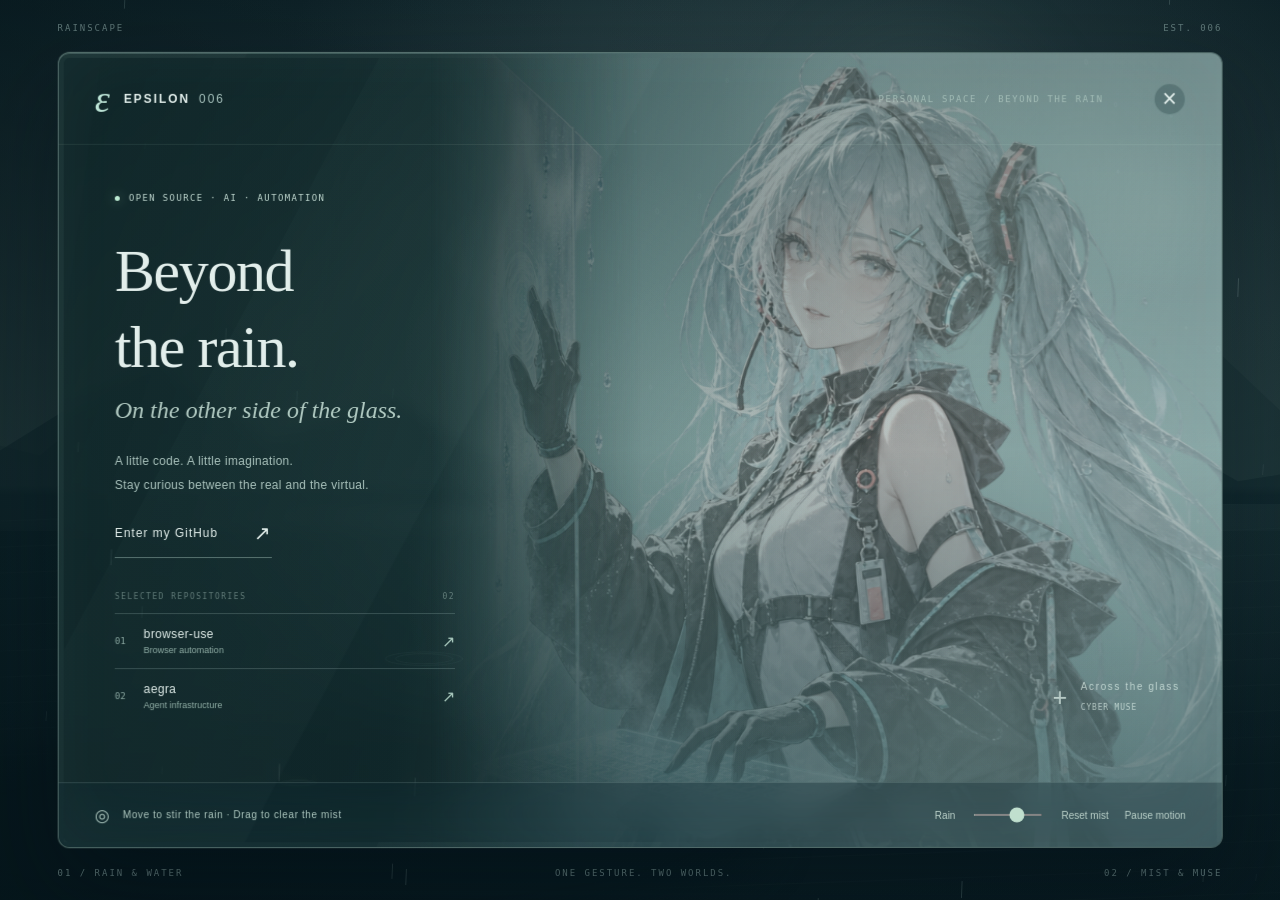
==== index.html @ a5164f07 "feat: add interactive profile entrance" ====
<!doctype html>
<html lang="en">
<head>
  <meta charset="utf-8"><meta name="viewport" content="width=device-width, initial-scale=1, viewport-fit=cover">
  <meta name="theme-color" content="#0c2024"><meta name="description" content="An interactive personal space by Epsilon006. Reach through rain and mist to the other side of the glass.">
  <title>Epsilon006 · Beyond the Rain</title>
  <link rel="icon" href="./favicon.svg" type="image/svg+xml"><link rel="stylesheet" href="./styles.css">
</head>
<body>
  <div class="landscape" aria-hidden="true"><div class="moon"></div><div class="mountain mountain-back"></div><div class="mountain mountain-front"></div><div class="water"></div><div class="shore"></div></div>
  <canvas id="weather" aria-hidden="true"></canvas>
  <div class="outer-label" aria-hidden="true"><span>RAINSCAPE</span><span>EST. 006</span></div>
  <main id="glass" class="glass" aria-label="Epsilon006 interactive glass homepage">
    <div class="art" aria-hidden="true"><img src="./assets/cyber-muse.png" alt=""><div class="art-shade"></div></div>
    <canvas id="pane-rain" aria-hidden="true"></canvas><canvas id="mist" aria-hidden="true"></canvas>
    <div class="scene-touch" aria-hidden="true"></div><div class="reflection" aria-hidden="true"></div>
    <header class="header">
      <a class="identity" data-enter-profile href="https://github.com/Epsilon006"><span class="mark">ε</span><span>EPSILON<span class="identity-number">006</span></span></a>
      <span class="edition">PERSONAL SPACE / BEYOND THE RAIN</span>
      <button id="close" class="icon-button" aria-label="Enter the GitHub profile" title="Enter GitHub · Esc">×</button>
    </header>
    <div class="content">
      <div class="eyebrow"><span class="status-dot"></span> OPEN SOURCE · AI · AUTOMATION</div>
      <h1>Beyond<span>the rain.</span></h1>
      <p class="english-title">On the other side of the glass.</p>
      <p class="description">A little code. A little imagination.<br>Stay curious between the real and the virtual.</p>
      <a class="profile-link" data-enter-profile href="https://github.com/Epsilon006">Enter my GitHub <span>↗</span></a>
      <nav class="projects" aria-label="Selected repositories">
        <p class="section-label">SELECTED REPOSITORIES <span>02</span></p>
        <a href="https://github.com/Epsilon006/browser-use" target="_blank" rel="noreferrer"><span class="project-index">01</span><span><strong>browser-use</strong><small>Browser automation</small></span><span class="arrow">↗</span></a>
        <a href="https://github.com/Epsilon006/aegra" target="_blank" rel="noreferrer"><span class="project-index">02</span><span><strong>aegra</strong><small>Agent infrastructure</small></span><span class="arrow">↗</span></a>
      </nav>
    </div>
    <div class="character-note" aria-hidden="true"><span class="tiny-cross">+</span><span>Across the glass<br><b>CYBER MUSE</b></span></div>
    <footer class="toolbar">
      <span class="hint"><span class="touch-symbol">◎</span> Move to stir the rain · Drag to clear the mist</span>
      <div class="controls"><label for="rain">Rain</label><input id="rain" type="range" min="0" max="100" value="65" aria-label="Rain"><button id="reset" title="Let the mist settle again">Reset mist</button><button id="pause" aria-pressed="false">Pause motion</button></div>
    </footer>
  </main>
  <div id="rest" class="rest" hidden><span class="rest-overline">ENTERING GITHUB</span><p>The glass gives way.</p><a id="continue-profile" href="https://github.com/Epsilon006">Continue now <span>↗</span></a></div>
  <div class="outside-footer" aria-hidden="true"><span>01 / RAIN & WATER</span><span class="footer-center">ONE GESTURE. TWO WORLDS.</span><span>02 / MIST & MUSE</span></div>
  <div class="sr-only" role="status" id="announcement"></div>
  <script src="./app.js"></script>
</body>
</html>
---- styles.css ----
:root{color-scheme:dark;--ink:#e2eeeb;--muted:#9fb8b8;--line:rgba(208,244,236,.18);--accent:#a3dfcc;--mx:0px;--my:0px;font-family:"Segoe UI","Microsoft YaHei",sans-serif;background:#0c2024;color:var(--ink)}
*{box-sizing:border-box}body{margin:0;min-height:100svh;padding:52px clamp(20px,4.5vw,76px);display:grid;place-items:center;overflow-x:hidden}button,a,input{-webkit-tap-highlight-color:transparent}a{color:inherit;text-decoration:none}button,input{font:inherit}button{cursor:pointer;color:inherit}button:focus-visible,a:focus-visible,input:focus-visible{outline:2px solid #c3f8e3;outline-offset:6px}button{border:0}button:disabled{cursor:default}.landscape{position:fixed;inset:0;overflow:hidden;background:radial-gradient(ellipse at 68% 15%,#74918f55,transparent 48%),linear-gradient(#142a30,#385655 54%,#102c31 55%,#091c22)}.landscape:after{content:"";position:absolute;inset:0;background:linear-gradient(90deg,#04141966,transparent 45%,#081b2233),radial-gradient(ellipse at 50% 45%,transparent 30%,#03131888)}.moon{position:absolute;left:69%;top:12%;width:85px;aspect-ratio:1;border-radius:50%;background:#cee5d366;filter:blur(9px);box-shadow:0 0 110px 60px #a2c7b324}.mountain{position:absolute;width:120%;height:35%;left:-10%;top:24%;background:#223f42;clip-path:polygon(0 86%,6% 70%,11% 76%,22% 30%,28% 48%,36% 4%,42% 42%,49% 30%,58% 73%,66% 36%,74% 57%,82% 17%,92% 63%,100% 41%,100% 100%,0 100%);filter:blur(3px)}.mountain-back{opacity:.45;transform:translateX(calc(var(--mx) * -.3))}.mountain-front{top:36%;height:23%;background:#173237;transform:scaleX(-1) translateX(calc(var(--mx) * .5));opacity:.6}.water{position:absolute;inset:56% 0 0;background:repeating-linear-gradient(178deg,transparent 0 16px,#a9d8c608 17px,transparent 18px 26px),radial-gradient(ellipse at 68% 0,#9abcb333,transparent 56%)}.shore{position:absolute;bottom:-5%;left:-10%;width:70%;height:25%;border-radius:50%;background:#06191f;filter:blur(20px)}#weather{position:fixed;inset:0;width:100%;height:100%;pointer-events:none;z-index:1}.outer-label,.outside-footer{position:absolute;left:4.5vw;right:4.5vw;display:flex;justify-content:space-between;font:9px/1.5 Consolas,monospace;letter-spacing:.22em;color:#a3c1be88}.outer-label{top:22px}.outside-footer{bottom:20px}.glass{position:relative;isolation:isolate;z-index:2;width:min(1320px,100%);min-height:680px;height:min(820px,calc(100svh - 104px));border:1px solid #d5f7ea55;border-radius:12px;overflow:hidden;background:linear-gradient(110deg,#11282adb,#1c39394d);box-shadow:0 35px 90px #020d1566,inset 0 0 0 5px #c5e8da08,inset 0 1px 0 #d9fff333;backdrop-filter:blur(7px);transition:opacity .65s,transform .85s cubic-bezier(.2,.7,.2,1),filter .65s;transform:perspective(1800px) rotateY(var(--ry,0deg)) rotateX(var(--rx,0deg))}.glass.closed{opacity:0;transform:perspective(1800px) translateY(70px) rotateX(8deg) scale(.93);filter:blur(12px);pointer-events:none}.art{position:absolute;inset:0 0 0 32%;z-index:-3;overflow:hidden;mask-image:linear-gradient(90deg,transparent,#000 27%);background:#759394}.art img{position:absolute;right:-3%;top:-7%;height:125%;width:100%;object-fit:cover;object-position:50% 24%;filter:saturate(.56) brightness(.8) contrast(.92);transform:translate(calc(var(--mx) * -.6),calc(var(--my) * -.5)) scale(1.035);will-change:transform}.art-shade{position:absolute;inset:0;background:linear-gradient(0deg,#092b32c9,transparent 50%,#0a222655),linear-gradient(90deg,#193a3b77,transparent 55%)}#mist{position:absolute;inset:0;width:100%;height:100%;z-index:-1;pointer-events:none}.reflection{position:absolute;inset:0;z-index:4;pointer-events:none;border:5px solid #d7f8e806;border-radius:inherit;background:linear-gradient(118deg,transparent 20%,#c6f4de05 20.1%,#e7fff505 38%,transparent 38.2%);box-shadow:inset 0 0 70px #d0fff008}.header{height:92px;padding:0 36px;display:flex;align-items:center;gap:24px;border-bottom:1px solid #d7f4e313;position:relative;z-index:5}.identity{display:flex;align-items:center;gap:12px;font-size:12px;letter-spacing:.16em;font-weight:600}.mark{font:italic 38px Georgia,serif;color:#bde5d7}.identity-number{color:#a6c1bc;margin-left:9px;font-weight:400}.edition{font:9px Consolas,monospace;letter-spacing:.18em;color:#c3dad099;margin-left:auto}.icon-button{display:grid;place-items:center;width:32px;height:32px;margin-left:26px;border:1px solid var(--line);border-radius:50%;background:#142d3144;font:25px/1 sans-serif}.icon-button:hover{background:#d4eee522}.content{position:relative;width:47%;max-width:550px;padding:48px 0 84px 56px}.eyebrow{font:9px Consolas,monospace;letter-spacing:.15em;color:#bdd5cd;display:flex;align-items:center;gap:9px}.status-dot{width:5px;height:5px;border-radius:50%;background:#bdebd3;box-shadow:0 0 12px #bdebd366}h1{font-family:"Noto Serif SC","Songti SC","SimSun",serif;font-weight:400;font-size:clamp(46px,4.7vw,72px);line-height:1.27;letter-spacing:.035em;margin:30px 0 5px}h1 span{display:block}.english-title{font:italic 24px/1.4 Georgia,serif;color:#b0c9c1;margin:8px 0 22px}.description{font-size:12px;color:#a8c1bb;line-height:2;letter-spacing:.09em;margin:0 0 24px}.profile-link{display:inline-flex;gap:36px;align-items:center;font-size:12px;letter-spacing:.08em;border-bottom:1px solid #aecfc46b;padding:0 0 12px}.profile-link:hover{color:#c9ffe5}.profile-link span{font-size:20px}.projects{max-width:340px;margin-top:34px}.section-label{display:flex;justify-content:space-between;font:8px Consolas,monospace;letter-spacing:.18em;color:#a9c5bd80;margin:0 0 12px}.projects a{display:flex;align-items:center;gap:18px;border-top:1px solid var(--line);padding:13px 0;transition:padding .2s,background .2s}.projects a:hover{padding-left:8px;background:#ccf9e307}.project-index{font:9px Consolas,monospace;color:#88a59f}.projects strong{display:block;font-size:12px;font-weight:500;letter-spacing:.03em}.projects small{display:block;font-size:9px;color:#8eaca4;margin-top:4px}.arrow{margin-left:auto;color:#a7c7bc;font-size:16px}.character-note{position:absolute;right:42px;bottom:125px;display:flex;align-items:center;gap:12px;color:#e5f7f0b3;font-size:10px;line-height:2;letter-spacing:.16em}.character-note b{font:8px Consolas,monospace;letter-spacing:.1em}.tiny-cross{font-size:25px;font-weight:200}.toolbar{position:absolute;bottom:0;left:0;right:0;height:65px;border-top:1px solid #c8e6de26;background:#0a252d52;backdrop-filter:blur(15px);display:flex;align-items:center;justify-content:space-between;gap:18px;padding:0 36px;z-index:5}.hint{font-size:10px;color:#aac5bd;letter-spacing:.06em;white-space:nowrap}.touch-symbol{font-size:17px;vertical-align:middle;margin-right:9px}.controls{display:flex;align-items:center;gap:16px;font-size:10px;color:#bbd1c9}.controls button{padding:7px 0;background:none;white-space:nowrap}.controls button:hover{color:white}.controls label{white-space:nowrap}input[type=range]{width:70px;height:2px;accent-color:#c0dfce;cursor:pointer}.rest{position:absolute;z-index:3;text-align:center}.rest-overline{font:9px Consolas,monospace;letter-spacing:.24em;color:#bbd2c5}.rest p{font:32px/1.5 "SimSun",serif;letter-spacing:.18em;margin:20px 0 34px}.rest button{background:#cbe5d50d;border:1px solid #cbe5d544;border-radius:30px;padding:13px 24px;font-size:12px;backdrop-filter:blur(12px)}.rest button span{margin-left:20px}.sr-only{position:absolute;width:1px;height:1px;overflow:hidden;clip-path:inset(50%)}[hidden]{display:none!important}
@media(min-width:1500px){.content{padding-top:65px}.projects{margin-top:40px}h1{font-size:76px}}
@media(max-height:850px) and (min-width:761px){.glass{min-height:650px}.content{padding-top:30px}h1{margin-top:22px;font-size:58px}.english-title{margin-bottom:16px}.description{margin-bottom:18px}.projects{margin-top:22px}.header{height:76px}.projects a{padding:10px 0}}
@media(max-width:1000px){.content{padding-left:34px;width:50%}.header{padding-inline:26px}.toolbar{padding-inline:26px}.hint{font-size:9px}.controls{gap:10px}.art{left:27%}.edition{display:none}}
@media(max-width:760px){body{padding:28px 12px 38px;display:block}.outer-label{display:none}.glass{min-height:840px;height:auto;border-radius:9px}.header{height:72px;padding:0 22px}.icon-button{margin-left:auto}.content{width:100%;padding:305px 25px 145px;max-width:none}.art{inset:30px 0 auto 0;height:540px;mask-image:linear-gradient(0deg,transparent,#000 35%);opacity:.84}.art img{height:130%;width:100%;right:0;top:-10%;object-position:50% 20%}.art-shade{background:linear-gradient(0deg,#102e31,transparent 85%)}h1{font-size:48px;line-height:1.2;margin-top:20px}h1 span{display:inline}.english-title{font-size:21px;margin:8px 0 16px}.description{font-size:11px;line-height:1.9}.eyebrow{font-size:8px;letter-spacing:.1em}.projects{max-width:none;margin-top:28px}.projects a{padding:14px 0}.character-note{top:285px;bottom:auto;right:22px;font-size:9px}.toolbar{height:108px;flex-direction:column;justify-content:center;align-items:flex-start;gap:14px;padding:0 25px}.controls{width:100%;justify-content:space-between}.hint{font-size:9px}.outside-footer{position:relative;left:0;right:0;bottom:auto;margin:18px 8px -18px;font-size:7px}.footer-center{display:none}.rest{position:fixed;top:42%;left:0;right:0}.rest p{font-size:25px}body.is-closed{min-height:100svh}.is-closed .glass{height:calc(100svh - 80px);min-height:0}.is-closed .outside-footer{position:fixed;bottom:18px;left:16px;right:16px}}
@media(prefers-reduced-motion:reduce){*,*:before,*:after{transition:none!important}.glass{transform:none!important}.art img{transform:none!important}}
/* Keep the complete profile above the controls on short laptop screens. */
.glass{user-select:none}.content,.header,.toolbar{z-index:3}.art img{top:0;height:115%;object-position:50% 0}.scene-touch{position:absolute;z-index:2;top:92px;bottom:65px;right:0;width:50%;touch-action:none;cursor:crosshair}.outside-footer{position:fixed}
@media(max-height:850px) and (min-width:761px){h1{font-size:52px;line-height:1.18;margin-top:20px}.english-title{font-size:22px;margin-bottom:14px}.description{margin-bottom:16px}.projects{margin-top:20px}.scene-touch{top:76px}}
@media(max-width:760px){.art img{height:130%;top:-10%;object-position:50% 20%}.scene-touch{top:72px;bottom:auto;height:245px;width:100%}.outside-footer{position:relative}.content{pointer-events:none}.content a{pointer-events:auto}.content .projects{pointer-events:auto}}
@media(max-height:850px) and (min-width:761px){body{padding-block:40px}.glass{min-height:630px;height:calc(100svh - 80px)}.outer-label{top:14px}.outside-footer{bottom:10px}}
@media(max-width:760px){#mist{mask-image:linear-gradient(0deg,transparent 38%,#000 70%)}.glass{transform:none}.hint{white-space:normal}}
#pane-rain{position:absolute;inset:0;width:100%;height:100%;z-index:0;pointer-events:none;opacity:.75;mask-image:linear-gradient(90deg,#000, #0009 38%,transparent 69%)}
@media(max-width:760px){#pane-rain{mask-image:linear-gradient(0deg,transparent 30%,#0007 75%)}}

/* English typography and mobile headline wrapping. */
h1,.rest p{font-family:Georgia,"Times New Roman",serif;letter-spacing:-.025em}.description{letter-spacing:.025em}.rest p{letter-spacing:.01em}
@media(max-width:760px){h1 span{display:block}.hint{font-size:8px;letter-spacing:0}.controls{gap:10px;font-size:9px}.controls input[type=range]{width:55px}.english-title{font-size:19px}}

/* The closed pane becomes a doorway to the original GitHub profile. */
.rest a{display:inline-flex;align-items:center;background:#cbe5d50d;border:1px solid #cbe5d544;border-radius:30px;padding:13px 24px;font-size:12px;backdrop-filter:blur(12px)}
.rest a:hover{background:#cbe5d51d}.rest a span{margin-left:20px}
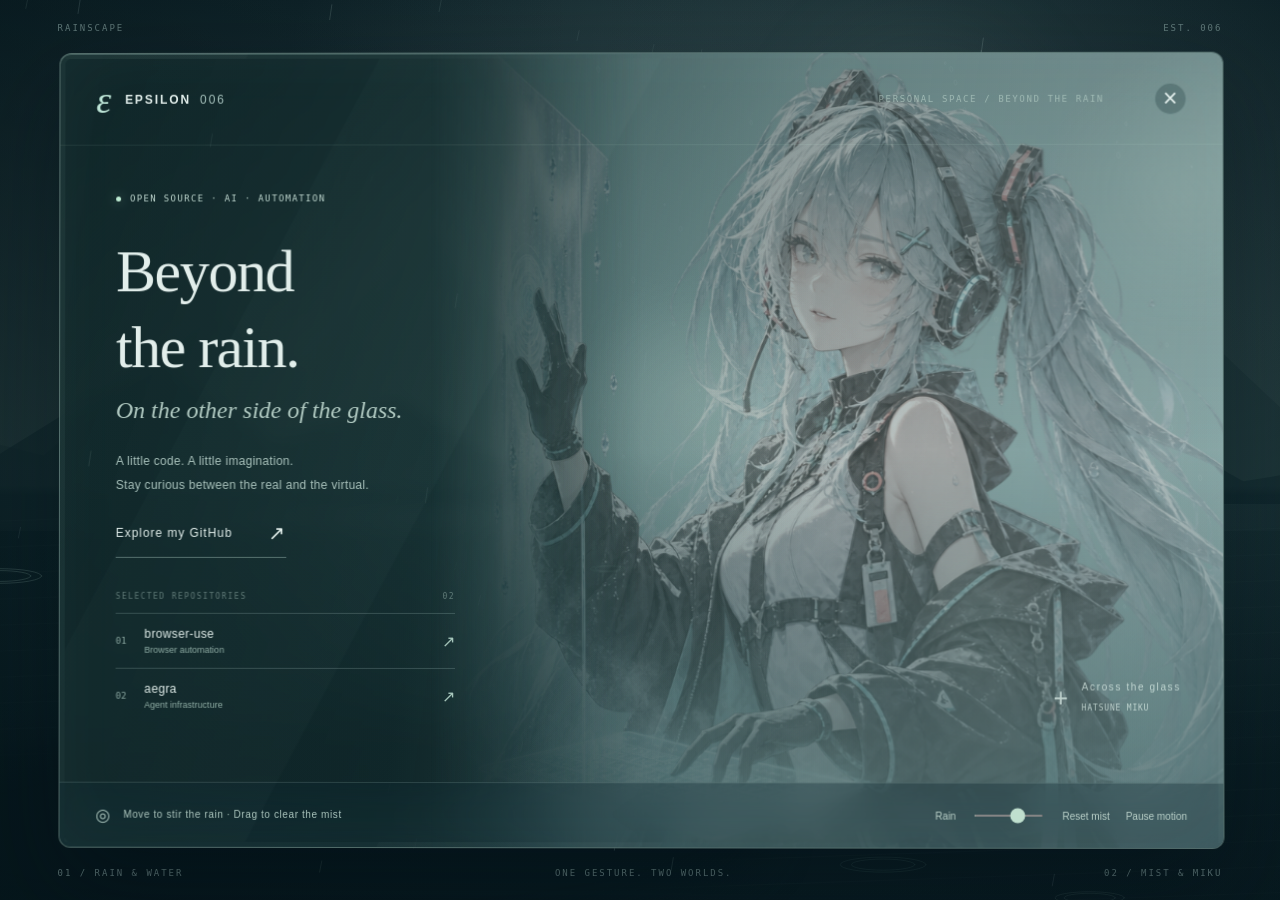
==== commit 765a4f79: "Restore glass controls and link the personal space to GitHub" ====
--- a/index.html
+++ b/index.html
@@ -4,6 +4,7 @@
   <meta charset="utf-8"><meta name="viewport" content="width=device-width, initial-scale=1, viewport-fit=cover">
   <meta name="theme-color" content="#0c2024"><meta name="description" content="An interactive personal space by Epsilon006. Reach through rain and mist to the other side of the glass.">
   <title>Epsilon006 · Beyond the Rain</title>
+  <link rel="canonical" href="https://epsilon006.github.io/">
   <link rel="icon" href="./favicon.svg" type="image/svg+xml"><link rel="stylesheet" href="./styles.css">
 </head>
 <body>
@@ -15,33 +16,33 @@
     <canvas id="pane-rain" aria-hidden="true"></canvas><canvas id="mist" aria-hidden="true"></canvas>
     <div class="scene-touch" aria-hidden="true"></div><div class="reflection" aria-hidden="true"></div>
     <header class="header">
-      <a class="identity" data-enter-profile href="https://github.com/Epsilon006"><span class="mark">ε</span><span>EPSILON<span class="identity-number">006</span></span></a>
+      <a class="identity" href="https://github.com/Epsilon006"><span class="mark">ε</span><span>EPSILON<span class="identity-number">006</span></span></a>
       <span class="edition">PERSONAL SPACE / BEYOND THE RAIN</span>
-      <button id="close" class="icon-button" aria-label="Enter the GitHub profile" title="Enter GitHub · Esc">×</button>
+      <button id="close" class="icon-button" aria-label="Close the glass homepage" title="Close the glass · Esc">×</button>
     </header>
     <div class="content">
       <div class="eyebrow"><span class="status-dot"></span> OPEN SOURCE · AI · AUTOMATION</div>
       <h1>Beyond<span>the rain.</span></h1>
       <p class="english-title">On the other side of the glass.</p>
       <p class="description">A little code. A little imagination.<br>Stay curious between the real and the virtual.</p>
-      <a class="profile-link" data-enter-profile href="https://github.com/Epsilon006">Enter my GitHub <span>↗</span></a>
+      <a class="profile-link" href="https://github.com/Epsilon006">Explore my GitHub <span>↗</span></a>
       <nav class="projects" aria-label="Selected repositories">
         <p class="section-label">SELECTED REPOSITORIES <span>02</span></p>
         <a href="https://github.com/Epsilon006/browser-use" target="_blank" rel="noreferrer"><span class="project-index">01</span><span><strong>browser-use</strong><small>Browser automation</small></span><span class="arrow">↗</span></a>
         <a href="https://github.com/Epsilon006/aegra" target="_blank" rel="noreferrer"><span class="project-index">02</span><span><strong>aegra</strong><small>Agent infrastructure</small></span><span class="arrow">↗</span></a>
       </nav>
     </div>
-    <div class="character-note" aria-hidden="true"><span class="tiny-cross">+</span><span>Across the glass<br><b>CYBER MUSE</b></span></div>
+    <div class="character-note" aria-hidden="true"><span class="tiny-cross">+</span><span>Across the glass<br><b>HATSUNE MIKU</b></span></div>
     <footer class="toolbar">
       <span class="hint"><span class="touch-symbol">◎</span> Move to stir the rain · Drag to clear the mist</span>
       <div class="controls"><label for="rain">Rain</label><input id="rain" type="range" min="0" max="100" value="65" aria-label="Rain"><button id="reset" title="Let the mist settle again">Reset mist</button><button id="pause" aria-pressed="false">Pause motion</button></div>
     </footer>
   </main>
-  <div id="rest" class="rest" hidden><span class="rest-overline">ENTERING GITHUB</span><p>The glass gives way.</p><a id="continue-profile" href="https://github.com/Epsilon006">Continue now <span>↗</span></a></div>
-  <div class="outside-footer" aria-hidden="true"><span>01 / RAIN & WATER</span><span class="footer-center">ONE GESTURE. TWO WORLDS.</span><span>02 / MIST & MUSE</span></div>
+  <div id="rest" class="rest" hidden><span class="rest-overline">ONLY THE RAIN REMAINS</span><p>Let the world fall quiet.</p><button id="reopen">Reopen the glass <span>↗</span></button></div>
+  <div class="outside-footer" aria-hidden="true"><span>01 / RAIN & WATER</span><span class="footer-center">ONE GESTURE. TWO WORLDS.</span><span>02 / MIST & MIKU</span></div>
   <div class="sr-only" role="status" id="announcement"></div>
   <script src="./app.js"></script>
 </body>
 </html>
-
-
+
+
--- a/styles.css
+++ b/styles.css
@@ -8,16 +8,12 @@
 /* Keep the complete profile above the controls on short laptop screens. */
 .glass{user-select:none}.content,.header,.toolbar{z-index:3}.art img{top:0;height:115%;object-position:50% 0}.scene-touch{position:absolute;z-index:2;top:92px;bottom:65px;right:0;width:50%;touch-action:none;cursor:crosshair}.outside-footer{position:fixed}
 @media(max-height:850px) and (min-width:761px){h1{font-size:52px;line-height:1.18;margin-top:20px}.english-title{font-size:22px;margin-bottom:14px}.description{margin-bottom:16px}.projects{margin-top:20px}.scene-touch{top:76px}}
-@media(max-width:760px){.art img{height:130%;top:-10%;object-position:50% 20%}.scene-touch{top:72px;bottom:auto;height:245px;width:100%}.outside-footer{position:relative}.content{pointer-events:none}.content a{pointer-events:auto}.content .projects{pointer-events:auto}}
+@media(max-width:760px){.art img{height:130%;top:-10%;object-position:50% 20%}.scene-touch{top:72px;bottom:auto;height:245px;width:100%}.outside-footer{position:relative}.content{pointer-events:none}.content a{pointer-events:auto}.content .projects{pointer-events:auto}}
 @media(max-height:850px) and (min-width:761px){body{padding-block:40px}.glass{min-height:630px;height:calc(100svh - 80px)}.outer-label{top:14px}.outside-footer{bottom:10px}}
-@media(max-width:760px){#mist{mask-image:linear-gradient(0deg,transparent 38%,#000 70%)}.glass{transform:none}.hint{white-space:normal}}
+@media(max-width:760px){#mist{mask-image:linear-gradient(0deg,transparent 38%,#000 70%)}.glass{transform:none}.hint{white-space:normal}}
 #pane-rain{position:absolute;inset:0;width:100%;height:100%;z-index:0;pointer-events:none;opacity:.75;mask-image:linear-gradient(90deg,#000, #0009 38%,transparent 69%)}
-@media(max-width:760px){#pane-rain{mask-image:linear-gradient(0deg,transparent 30%,#0007 75%)}}
+@media(max-width:760px){#pane-rain{mask-image:linear-gradient(0deg,transparent 30%,#0007 75%)}}
 
 /* English typography and mobile headline wrapping. */
 h1,.rest p{font-family:Georgia,"Times New Roman",serif;letter-spacing:-.025em}.description{letter-spacing:.025em}.rest p{letter-spacing:.01em}
 @media(max-width:760px){h1 span{display:block}.hint{font-size:8px;letter-spacing:0}.controls{gap:10px;font-size:9px}.controls input[type=range]{width:55px}.english-title{font-size:19px}}
-
-/* The closed pane becomes a doorway to the original GitHub profile. */
-.rest a{display:inline-flex;align-items:center;background:#cbe5d50d;border:1px solid #cbe5d544;border-radius:30px;padding:13px 24px;font-size:12px;backdrop-filter:blur(12px)}
-.rest a:hover{background:#cbe5d51d}.rest a span{margin-left:20px}
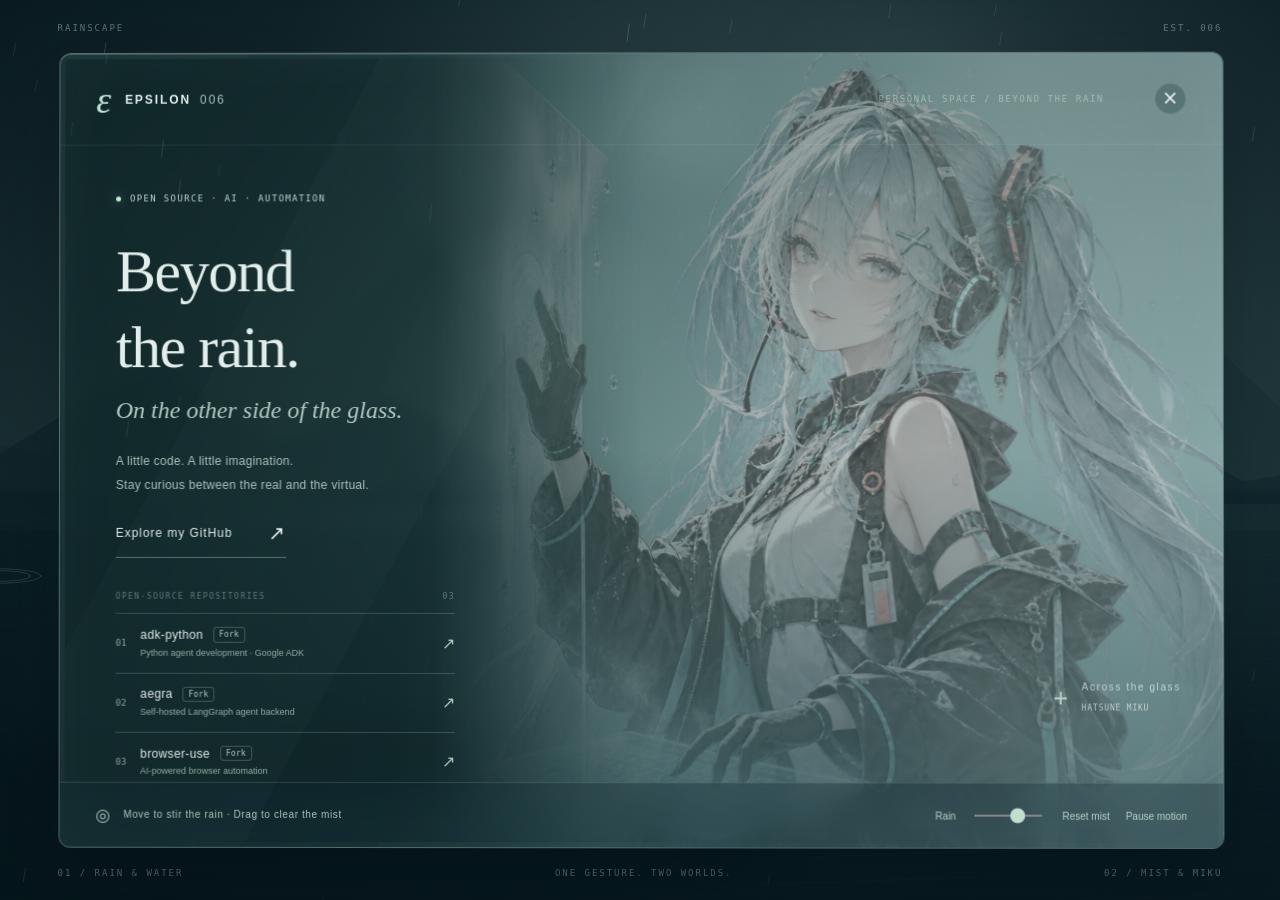
==== commit 8817cfcf: "Update repository showcase from current public fork metadata" ====
--- a/index.html
+++ b/index.html
@@ -26,10 +26,11 @@
       <p class="english-title">On the other side of the glass.</p>
       <p class="description">A little code. A little imagination.<br>Stay curious between the real and the virtual.</p>
       <a class="profile-link" href="https://github.com/Epsilon006">Explore my GitHub <span>↗</span></a>
-      <nav class="projects" aria-label="Selected repositories">
-        <p class="section-label">SELECTED REPOSITORIES <span>02</span></p>
-        <a href="https://github.com/Epsilon006/browser-use" target="_blank" rel="noreferrer"><span class="project-index">01</span><span><strong>browser-use</strong><small>Browser automation</small></span><span class="arrow">↗</span></a>
-        <a href="https://github.com/Epsilon006/aegra" target="_blank" rel="noreferrer"><span class="project-index">02</span><span><strong>aegra</strong><small>Agent infrastructure</small></span><span class="arrow">↗</span></a>
+      <nav class="projects" aria-label="Open-source repository forks">
+        <p class="section-label">OPEN-SOURCE REPOSITORIES <span>03</span></p>
+        <a href="https://github.com/Epsilon006/adk-python" target="_blank" rel="noreferrer"><span class="project-index">01</span><span class="project-detail"><strong>adk-python <span class="repo-kind">Fork</span></strong><small>Python agent development · Google ADK</small></span><span class="arrow">↗</span></a>
+        <a href="https://github.com/Epsilon006/aegra" target="_blank" rel="noreferrer"><span class="project-index">02</span><span class="project-detail"><strong>aegra <span class="repo-kind">Fork</span></strong><small>Self-hosted LangGraph agent backend</small></span><span class="arrow">↗</span></a>
+        <a href="https://github.com/Epsilon006/browser-use" target="_blank" rel="noreferrer"><span class="project-index">03</span><span class="project-detail"><strong>browser-use <span class="repo-kind">Fork</span></strong><small>AI-powered browser automation</small></span><span class="arrow">↗</span></a>
       </nav>
     </div>
     <div class="character-note" aria-hidden="true"><span class="tiny-cross">+</span><span>Across the glass<br><b>HATSUNE MIKU</b></span></div>
--- a/styles.css
+++ b/styles.css
@@ -17,3 +17,7 @@
 /* English typography and mobile headline wrapping. */
 h1,.rest p{font-family:Georgia,"Times New Roman",serif;letter-spacing:-.025em}.description{letter-spacing:.025em}.rest p{letter-spacing:.01em}
 @media(max-width:760px){h1 span{display:block}.hint{font-size:8px;letter-spacing:0}.controls{gap:10px;font-size:9px}.controls input[type=range]{width:55px}.english-title{font-size:19px}}
+
+/* Repository labels reflect the current public forks. */
+.project-detail{min-width:0}.projects strong{display:flex;align-items:center;gap:10px}.repo-kind{font:8px/1.2 Consolas,monospace;letter-spacing:.02em;border:1px solid #b8d9c944;border-radius:3px;padding:2px 5px;color:#aecabd}.projects small{line-height:1.4}.projects a{gap:14px}
+@media(max-height:850px) and (min-width:761px){.content{padding-top:22px}h1{margin-top:16px}.english-title{margin-bottom:10px}.description{margin-bottom:12px}.profile-link{padding-bottom:8px}.projects{margin-top:14px}.projects a{padding:7px 0}}
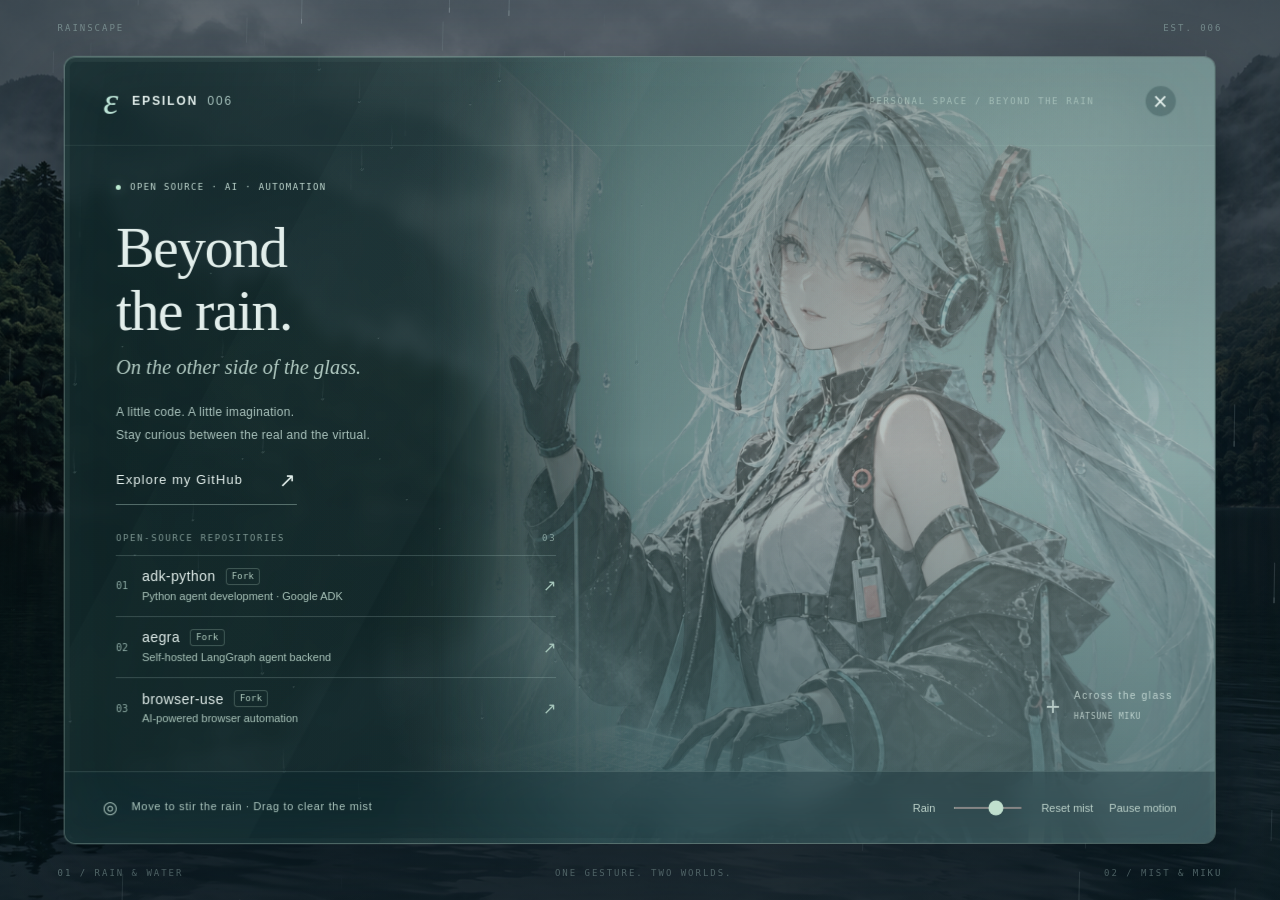
==== commit 4dc5a4d7: "Add a realistic misty mountain lake and layered rain with glass droplets" ====
--- a/index.html
+++ b/index.html
@@ -8,7 +8,7 @@
   <link rel="icon" href="./favicon.svg" type="image/svg+xml"><link rel="stylesheet" href="./styles.css">
 </head>
 <body>
-  <div class="landscape" aria-hidden="true"><div class="moon"></div><div class="mountain mountain-back"></div><div class="mountain mountain-front"></div><div class="water"></div><div class="shore"></div></div>
+  <div class="landscape" aria-hidden="true"><img class="landscape-photo" src="./assets/misty-lake.png" alt="" fetchpriority="high"><div class="valley-haze"></div></div>
   <canvas id="weather" aria-hidden="true"></canvas>
   <div class="outer-label" aria-hidden="true"><span>RAINSCAPE</span><span>EST. 006</span></div>
   <main id="glass" class="glass" aria-label="Epsilon006 interactive glass homepage">
--- a/styles.css
+++ b/styles.css
@@ -21,3 +21,33 @@
 /* Repository labels reflect the current public forks. */
 .project-detail{min-width:0}.projects strong{display:flex;align-items:center;gap:10px}.repo-kind{font:8px/1.2 Consolas,monospace;letter-spacing:.02em;border:1px solid #b8d9c944;border-radius:3px;padding:2px 5px;color:#aecabd}.projects small{line-height:1.4}.projects a{gap:14px}
 @media(max-height:850px) and (min-width:761px){.content{padding-top:22px}h1{margin-top:16px}.english-title{margin-bottom:10px}.description{margin-bottom:12px}.profile-link{padding-bottom:8px}.projects{margin-top:14px}.projects a{padding:7px 0}}
+
+/* Flow layout: the controls own a row and can never cover profile content. */
+body{padding:56px clamp(24px,5vw,100px)}
+.glass{display:flex;flex-direction:column;width:min(1680px,100%);height:auto;min-height:min(960px,calc(100svh - 112px))}
+.header{height:auto;min-height:88px;flex:0 0 auto;padding:22px clamp(28px,3vw,52px)}
+.content{flex:1 0 auto;width:48%;max-width:none;padding:36px 0 32px clamp(34px,4vw,72px)}
+h1{font-size:clamp(52px,4.5vw,76px);line-height:1.1;margin:24px 0 5px}
+.english-title{font-size:clamp(20px,1.6vw,26px);margin:10px 0 20px}
+.description{font-size:clamp(12px,.9vw,15px);line-height:1.85;margin:0 0 22px}
+.profile-link{font-size:13px;padding-bottom:12px}
+.projects{width:100%;max-width:440px;margin-top:28px}
+.section-label{font-size:9px;color:#a9c5bdb3}
+.projects a{padding:12px 0}
+.projects strong{font-size:14px}
+.projects small{font-size:11px;color:#a6c1b7}
+.project-index{font-size:10px}
+.repo-kind{font-size:9px}
+.toolbar{position:relative;inset:auto;flex:0 0 auto;height:auto;min-height:72px;padding:18px clamp(28px,3vw,52px);flex-wrap:wrap;row-gap:12px}
+.hint{font-size:11px;white-space:normal}
+.controls{font-size:11px;gap:16px;flex-wrap:wrap}
+.character-note{bottom:112px}
+.scene-touch{top:88px;bottom:80px}
+@media(min-width:1800px){.identity{font-size:14px}.edition,.eyebrow{font-size:11px}.projects strong{font-size:16px}.projects small{font-size:12px}.section-label{font-size:10px}.profile-link{font-size:15px}.hint,.controls{font-size:12px}}
+@media(max-height:800px) and (min-width:761px){body{padding-block:32px}.glass{min-height:calc(100svh - 64px)}.header{min-height:72px;padding-block:16px}.content{padding-top:22px;padding-bottom:24px}h1{font-size:52px;margin-top:16px}.english-title{font-size:21px;margin-bottom:14px}.description{font-size:12px;margin-bottom:14px}.projects{margin-top:20px}.projects a{padding:9px 0}.projects strong{font-size:13px}.projects small{font-size:10px}.toolbar{min-height:64px;padding-block:14px}.scene-touch{top:72px;bottom:72px}}
+@media(min-width:761px) and (max-width:1000px){.content{width:55%;padding-left:30px;padding-right:20px}.toolbar{column-gap:16px}.hint,.controls{font-size:10px}.controls{gap:12px}}
+@media(max-width:760px){body{padding:28px 12px 38px}.glass{height:auto;min-height:0}.header{min-height:72px;padding:18px 22px}.content{width:100%;padding:305px 25px 32px;flex:0 0 auto}h1{font-size:48px;margin-top:20px}.english-title{font-size:19px;margin:10px 0 16px}.description{font-size:12px;margin-bottom:22px}.projects{margin-top:28px;max-width:none}.projects a{padding:14px 0}.projects strong{font-size:14px}.projects small{font-size:11px}.toolbar{min-height:108px;padding:20px 25px;gap:14px;align-items:flex-start}.hint{font-size:9px}.controls{font-size:10px;gap:10px;width:100%;justify-content:space-between}.controls input[type=range]{width:55px}.character-note{top:285px;bottom:auto}.scene-touch{top:72px;bottom:auto}.is-closed .glass{height:calc(100svh - 80px);min-height:0}}
+
+/* A photographic valley behind the animated weather and close glass droplets. */
+.landscape{background:#10272e}.landscape-photo{position:absolute;inset:0;width:100%;height:100%;object-fit:cover;object-position:50% 50%;filter:brightness(.72) saturate(.72)}.landscape:after{background:linear-gradient(0deg,#05141d44,transparent 60%),radial-gradient(ellipse at 50% 45%,transparent 35%,#03131866)}.valley-haze{position:absolute;inset:25% -10% 35%;background:radial-gradient(ellipse at 45% 55%,#acced210,transparent 62%);filter:blur(24px);transform:translateX(calc(var(--mx) * .4))}.rest{text-shadow:0 2px 18px #031018}.rest button{background:#09202999}#pane-rain{opacity:.85;mask-image:linear-gradient(90deg,#000,#000a 55%,#0007)}
+@media(max-width:760px){#pane-rain{mask-image:linear-gradient(0deg,transparent 30%,#000a 75%)}}
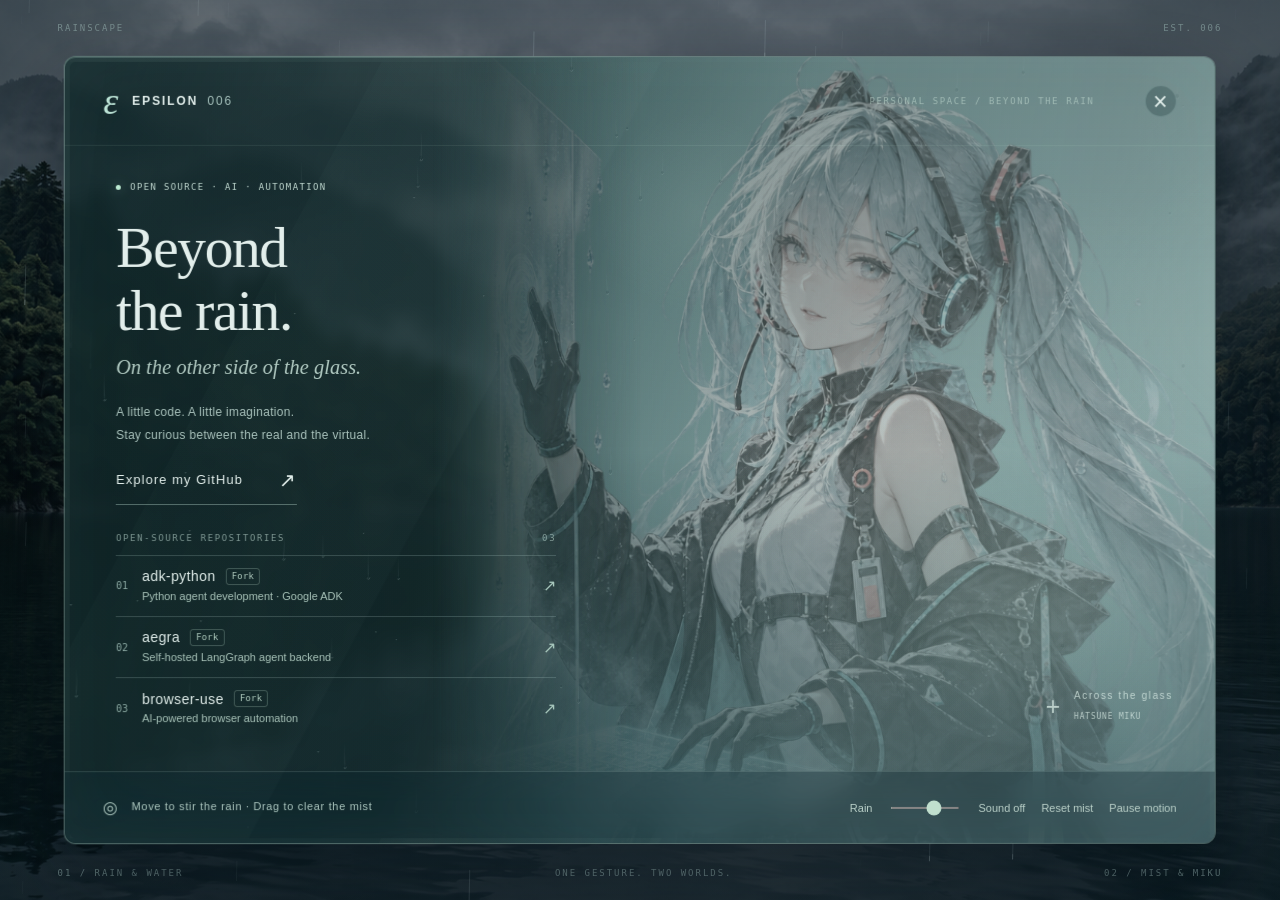
==== commit 5deee533: "Add opt-in rain intensity soundscape and distant birds" ====
--- a/index.html
+++ b/index.html
@@ -36,14 +36,17 @@
     <div class="character-note" aria-hidden="true"><span class="tiny-cross">+</span><span>Across the glass<br><b>HATSUNE MIKU</b></span></div>
     <footer class="toolbar">
       <span class="hint"><span class="touch-symbol">◎</span> Move to stir the rain · Drag to clear the mist</span>
-      <div class="controls"><label for="rain">Rain</label><input id="rain" type="range" min="0" max="100" value="65" aria-label="Rain"><button id="reset" title="Let the mist settle again">Reset mist</button><button id="pause" aria-pressed="false">Pause motion</button></div>
+      <div class="controls"><label for="rain">Rain</label><input id="rain" type="range" min="0" max="100" value="65" aria-label="Rain"><button data-sound aria-pressed="false">Sound off</button><button id="reset" title="Let the mist settle again">Reset mist</button><button id="pause" aria-pressed="false">Pause motion</button></div>
     </footer>
   </main>
-  <div id="rest" class="rest" hidden><span class="rest-overline">ONLY THE RAIN REMAINS</span><p>Let the world fall quiet.</p><button id="reopen">Reopen the glass <span>↗</span></button></div>
+  <div id="rest" class="rest" hidden><span class="rest-overline">ONLY THE RAIN REMAINS</span><p>Let the world fall quiet.</p><button id="reopen">Reopen the glass <span>↗</span></button><button data-sound aria-pressed="false">Sound off</button></div>
   <div class="outside-footer" aria-hidden="true"><span>01 / RAIN & WATER</span><span class="footer-center">ONE GESTURE. TWO WORLDS.</span><span>02 / MIST & MIKU</span></div>
   <div class="sr-only" role="status" id="announcement"></div>
+  <script src="./soundscape.js"></script>
   <script src="./app.js"></script>
 </body>
 </html>
 
 
+
+
--- a/styles.css
+++ b/styles.css
@@ -51,3 +51,4 @@
 /* A photographic valley behind the animated weather and close glass droplets. */
 .landscape{background:#10272e}.landscape-photo{position:absolute;inset:0;width:100%;height:100%;object-fit:cover;object-position:50% 50%;filter:brightness(.72) saturate(.72)}.landscape:after{background:linear-gradient(0deg,#05141d44,transparent 60%),radial-gradient(ellipse at 50% 45%,transparent 35%,#03131866)}.valley-haze{position:absolute;inset:25% -10% 35%;background:radial-gradient(ellipse at 45% 55%,#acced210,transparent 62%);filter:blur(24px);transform:translateX(calc(var(--mx) * .4))}.rest{text-shadow:0 2px 18px #031018}.rest button{background:#09202999}#pane-rain{opacity:.85;mask-image:linear-gradient(90deg,#000,#000a 55%,#0007)}
 @media(max-width:760px){#pane-rain{mask-image:linear-gradient(0deg,transparent 30%,#000a 75%)}}
+[data-sound][aria-pressed="true"]{color:#c8f4df}.rest [data-sound]{margin-left:12px}
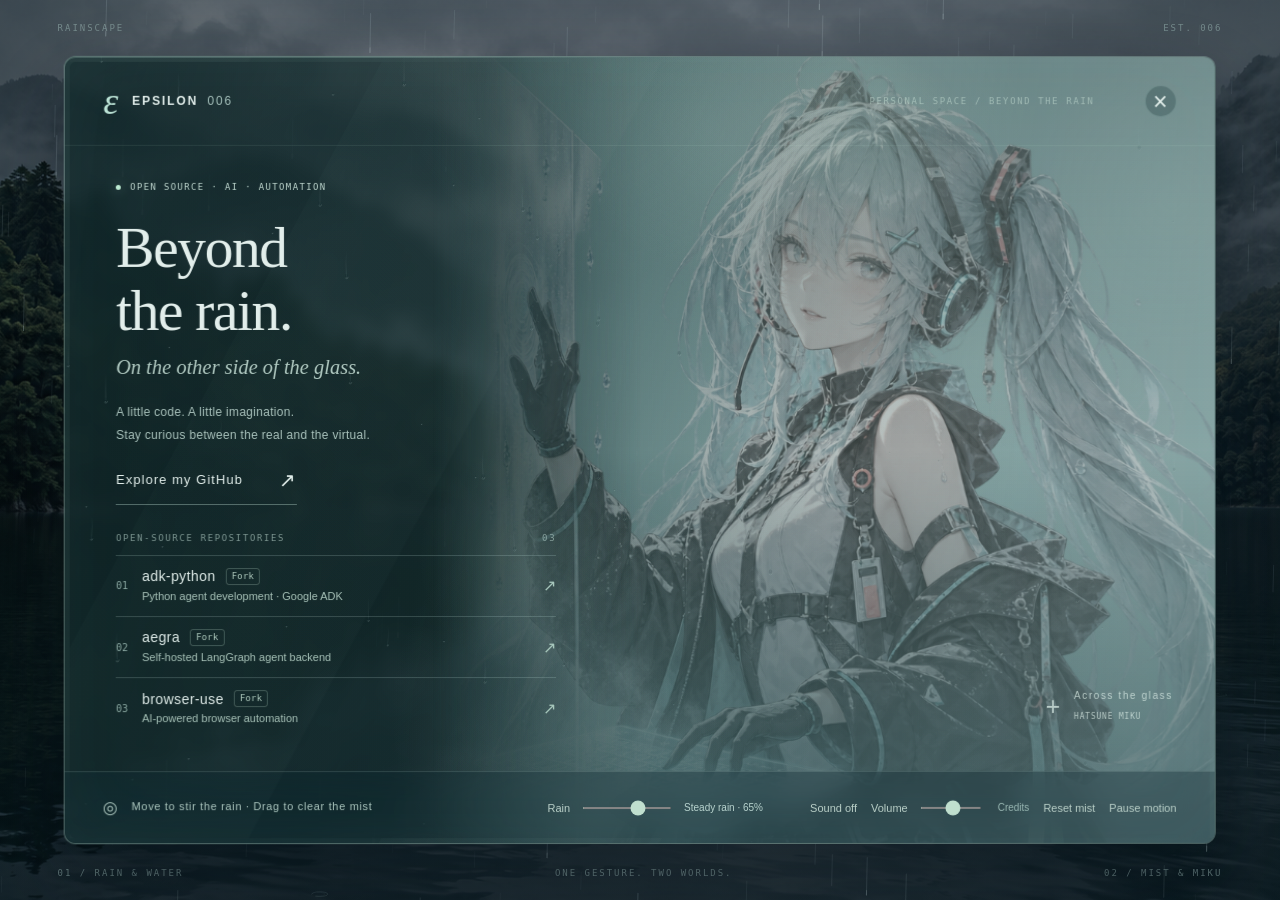
==== commit 2edbfd43: "Replace synthetic sounds with field recordings and synchronize rain audio with visuals" ====
--- a/index.html
+++ b/index.html
@@ -36,12 +36,13 @@
     <div class="character-note" aria-hidden="true"><span class="tiny-cross">+</span><span>Across the glass<br><b>HATSUNE MIKU</b></span></div>
     <footer class="toolbar">
       <span class="hint"><span class="touch-symbol">◎</span> Move to stir the rain · Drag to clear the mist</span>
-      <div class="controls"><label for="rain">Rain</label><input id="rain" type="range" min="0" max="100" value="65" aria-label="Rain"><button data-sound aria-pressed="false">Sound off</button><button id="reset" title="Let the mist settle again">Reset mist</button><button id="pause" aria-pressed="false">Pause motion</button></div>
+      <div class="controls"><span class="rain-control"><label for="rain">Rain</label><input id="rain" type="range" min="0" max="100" value="65" aria-label="Rain"><output id="rain-state" for="rain">Steady rain · 65%</output></span><button data-sound aria-pressed="false">Sound off</button><span class="volume-control"><label for="volume">Volume</label><input id="volume" type="range" min="0" max="100" value="55" aria-label="Sound volume"></span><a class="audio-credit" href="./audio-credits.html" target="_blank" rel="noreferrer" aria-label="Sound recording credits">Credits</a><button id="reset" title="Let the mist settle again">Reset mist</button><button id="pause" aria-pressed="false">Pause motion</button></div>
     </footer>
   </main>
   <div id="rest" class="rest" hidden><span class="rest-overline">ONLY THE RAIN REMAINS</span><p>Let the world fall quiet.</p><button id="reopen">Reopen the glass <span>↗</span></button><button data-sound aria-pressed="false">Sound off</button></div>
   <div class="outside-footer" aria-hidden="true"><span>01 / RAIN & WATER</span><span class="footer-center">ONE GESTURE. TWO WORLDS.</span><span>02 / MIST & MIKU</span></div>
   <div class="sr-only" role="status" id="announcement"></div>
+  <script src="./weather-model.js"></script>
   <script src="./soundscape.js"></script>
   <script src="./app.js"></script>
 </body>
--- a/styles.css
+++ b/styles.css
@@ -52,3 +52,5 @@
 .landscape{background:#10272e}.landscape-photo{position:absolute;inset:0;width:100%;height:100%;object-fit:cover;object-position:50% 50%;filter:brightness(.72) saturate(.72)}.landscape:after{background:linear-gradient(0deg,#05141d44,transparent 60%),radial-gradient(ellipse at 50% 45%,transparent 35%,#03131866)}.valley-haze{position:absolute;inset:25% -10% 35%;background:radial-gradient(ellipse at 45% 55%,#acced210,transparent 62%);filter:blur(24px);transform:translateX(calc(var(--mx) * .4))}.rest{text-shadow:0 2px 18px #031018}.rest button{background:#09202999}#pane-rain{opacity:.85;mask-image:linear-gradient(90deg,#000,#000a 55%,#0007)}
 @media(max-width:760px){#pane-rain{mask-image:linear-gradient(0deg,transparent 30%,#000a 75%)}}
 [data-sound][aria-pressed="true"]{color:#c8f4df}.rest [data-sound]{margin-left:12px}
+
+.rain-control,.volume-control{display:inline-flex;align-items:center;gap:10px}.controls{column-gap:14px;row-gap:14px}.controls #rain{width:90px}.controls #volume{width:62px}#rain-state{min-width:112px;font-size:10px;color:#b9d4cf}.audio-credit{font-size:10px;color:#9ab9b4;text-underline-offset:4px}.toolbar{gap:18px}.controls{justify-content:flex-start}.rain-control{flex-wrap:wrap}.controls button{min-height:28px}@media(max-width:760px){.rain-control{width:100%}.controls #rain{flex:1;width:80px}.volume-control{flex:1}.controls #volume{width:70px}.controls{gap:12px}.toolbar{padding:20px 25px}}
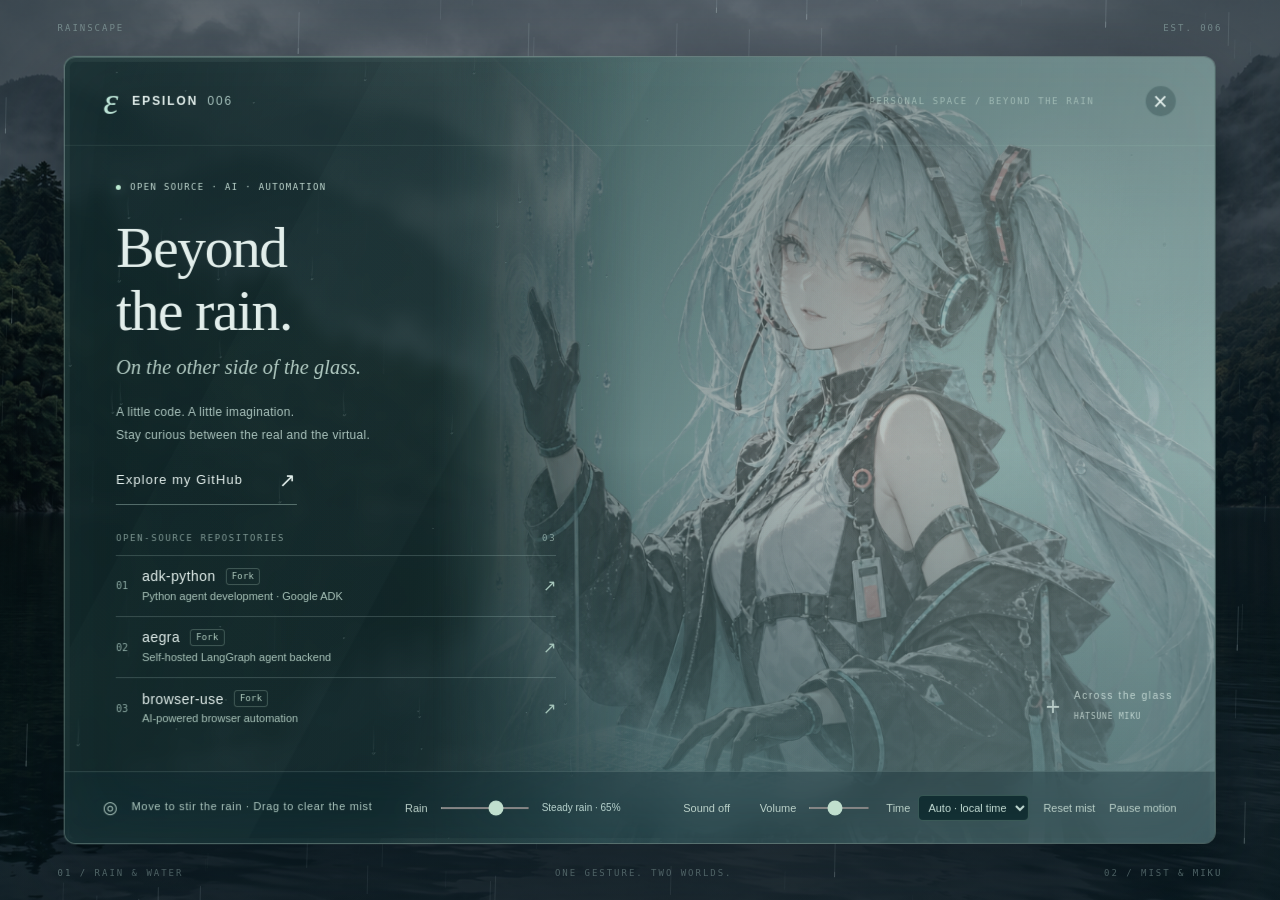
==== commit 1eafbfd3: "Add gentle continuous leaf rain and birds with local time ambience; simplify controls" ====
--- a/index.html
+++ b/index.html
@@ -36,7 +36,7 @@
     <div class="character-note" aria-hidden="true"><span class="tiny-cross">+</span><span>Across the glass<br><b>HATSUNE MIKU</b></span></div>
     <footer class="toolbar">
       <span class="hint"><span class="touch-symbol">◎</span> Move to stir the rain · Drag to clear the mist</span>
-      <div class="controls"><span class="rain-control"><label for="rain">Rain</label><input id="rain" type="range" min="0" max="100" value="65" aria-label="Rain"><output id="rain-state" for="rain">Steady rain · 65%</output></span><button data-sound aria-pressed="false">Sound off</button><span class="volume-control"><label for="volume">Volume</label><input id="volume" type="range" min="0" max="100" value="55" aria-label="Sound volume"></span><a class="audio-credit" href="./audio-credits.html" target="_blank" rel="noreferrer" aria-label="Sound recording credits">Credits</a><button id="reset" title="Let the mist settle again">Reset mist</button><button id="pause" aria-pressed="false">Pause motion</button></div>
+      <div class="controls"><span class="rain-control"><label for="rain">Rain</label><input id="rain" type="range" min="0" max="100" value="65" aria-label="Rain"><output id="rain-state" for="rain">Steady rain · 65%</output></span><button data-sound aria-pressed="false">Sound off</button><span class="volume-control"><label for="volume">Volume</label><input id="volume" type="range" min="0" max="100" value="40" aria-label="Sound volume"></span><label class="time-control">Time <select id="sound-time" aria-label="Sound time of day"><option value="auto">Auto · local time</option><option value="dawn">Dawn</option><option value="day">Day</option><option value="dusk">Dusk</option><option value="night">Night</option></select></label><button id="reset" title="Let the mist settle again">Reset mist</button><button id="pause" aria-pressed="false">Pause motion</button></div>
     </footer>
   </main>
   <div id="rest" class="rest" hidden><span class="rest-overline">ONLY THE RAIN REMAINS</span><p>Let the world fall quiet.</p><button id="reopen">Reopen the glass <span>↗</span></button><button data-sound aria-pressed="false">Sound off</button></div>
--- a/styles.css
+++ b/styles.css
@@ -54,3 +54,5 @@
 [data-sound][aria-pressed="true"]{color:#c8f4df}.rest [data-sound]{margin-left:12px}
 
 .rain-control,.volume-control{display:inline-flex;align-items:center;gap:10px}.controls{column-gap:14px;row-gap:14px}.controls #rain{width:90px}.controls #volume{width:62px}#rain-state{min-width:112px;font-size:10px;color:#b9d4cf}.audio-credit{font-size:10px;color:#9ab9b4;text-underline-offset:4px}.toolbar{gap:18px}.controls{justify-content:flex-start}.rain-control{flex-wrap:wrap}.controls button{min-height:28px}@media(max-width:760px){.rain-control{width:100%}.controls #rain{flex:1;width:80px}.volume-control{flex:1}.controls #volume{width:70px}.controls{gap:12px}.toolbar{padding:20px 25px}}
+
+.time-control{display:inline-flex;align-items:center;gap:8px}.time-control select{color:#c3dcd4;background:#122e32;border:1px solid #73988c66;border-radius:5px;padding:5px;font:inherit;max-width:140px}.controls [data-sound]{min-width:78px}@media(max-width:760px){.time-control{flex-basis:100%}}
